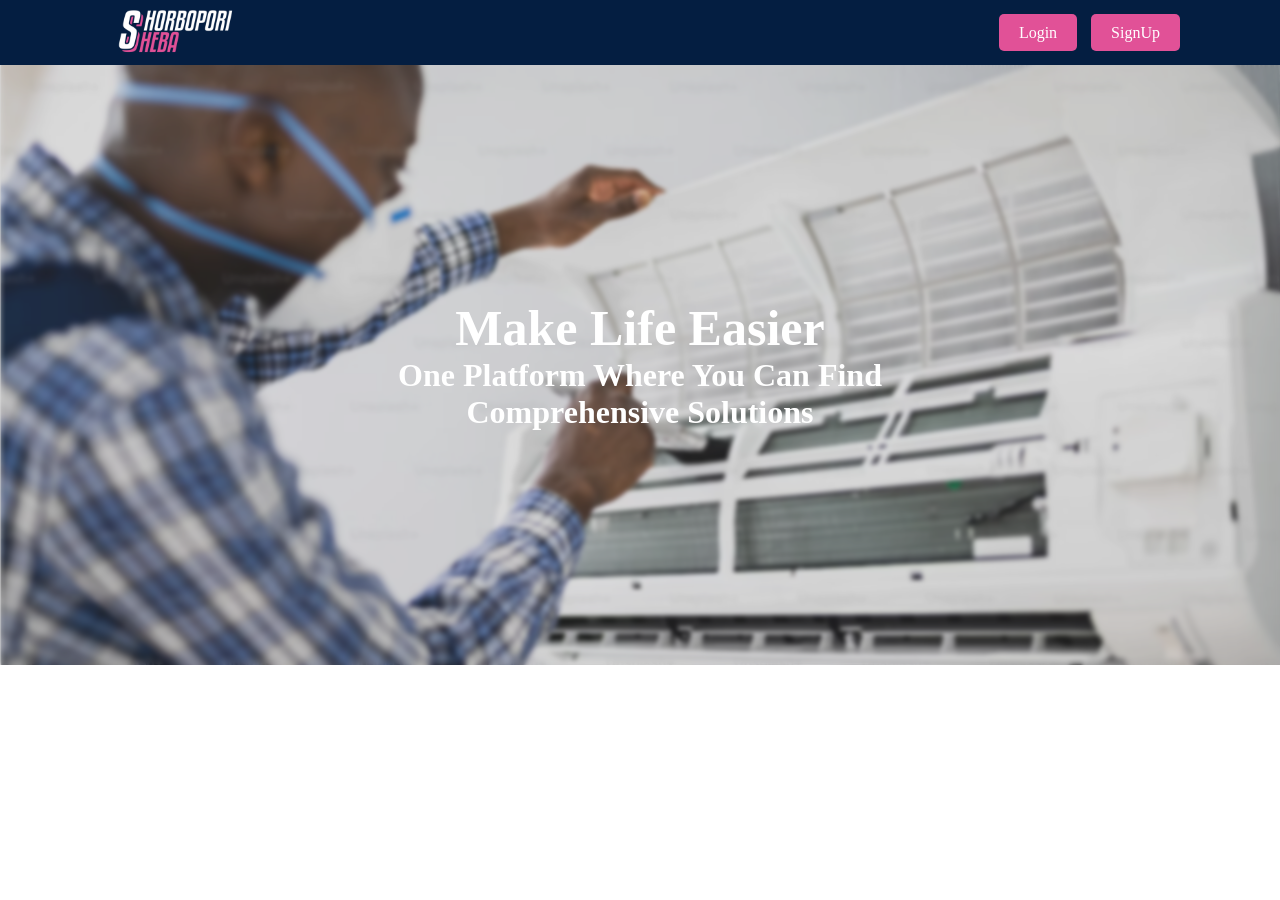
==== index.html @ 1979cc18 "Initial commit - added ShorboporiSheba project" ====
<!DOCTYPE html>
<html lang="en">
  <head>
    <meta charset="UTF-8" />
    <meta name="viewport" content="width=device-width, initial-scale=1.0" />
    <link rel="website icon" type="png" href="Images/color monogram-8.png" />
    <link rel="stylesheet" href="style.css" />
    <title>Get Your Desired Service</title>
  </head>
  <!-- Main index frontend -->
  <body>
    <div class="header_container">
      <div class="left_part">
        <div class="image_container">
          <a href="index.html"
            ><img
              src="Images/lImage.png"
              alt="logo of Shorboporisheba"
              class="logo"
          /></a>
        </div>
      </div>
      <div class="right_part">
        <a href="login.php" class="btn">Login</a>
        <a href="signup.php" class="btn">SignUp</a>
      </div>
    </div>

    <div class="main_body_container">
      <div class="blur_effect"></div>
      <div class="text_overlay">
        <h1 class="title_">
          <span style="font-size: 50px">Make Life Easier</span> <br />
          One Platform Where You Can Find Comprehensive Solutions
        </h1>
      </div>
      <div class="slides">
        <img src="Images/homepageslider/AC.png" alt="Image 1" class="slide" />
        <img
          src="Images/homepageslider/babysitter.png"
          alt="Image 2"
          class="slide"
        />
        <img src="Images/homepageslider/gas.png" alt="Image 3" class="slide" />
        <img
          src="Images/homepageslider/homecleaning.png"
          alt="Image 4"
          class="slide"
        />
        <img
          src="Images/homepageslider/homeshiftng.png"
          alt="Image 5"
          class="slide"
        />
        <img
          src="Images/homepageslider/interior.png"
          alt="Image 6"
          class="slide"
        />
        <img
          src="Images/homepageslider/loundry.png"
          alt="Image 7"
          class="slide"
        />
        <img src="Images/homepageslider/pest.png" alt="Image 8" class="slide" />
        <img
          src="Images/homepageslider/plumbing.png"
          alt="Image 9"
          class="slide"
        />
      </div>
    </div>
  </body>
</html>
---- style.css ----
* {
    margin: 0;
    padding: 0;
    box-sizing: border-box;
}

.header_container {
    width: 100vw;
    height: 65px;
    background-color: #041E41;
    display: flex;
    justify-content: space-between;
    justify-items: center;
    align-items: center;
    padding-left: 100px;
    padding-right: 100px;
}

.image_container img {
    width: 150px;
    height: 50px;
    object-fit: cover;
}

.btn {
    text-decoration: none;
    /* Removes underline from the link */
    background-color: #E15197;
    color: white;
    padding: 10px 20px;
    margin-left: 10px;
    border-radius: 5px;
    font-size: 16px;
    transition: background-color 0.3s;
}

.logo:hover {
    cursor: pointer;
}

.btn:hover {
    background-color: #9e1238;
}
.main_body_container {
    position: relative;
    max-width: 100vw;
    height: 600px;
    overflow: hidden;
   
  }
  
  
  .slides {
    display: flex;
    width: 900%; /* Since there are 9 images */
    animation: slide 18s infinite;
  }
  
  .slide {
    width: 100vw;
    height: 600px;
    object-fit: cover; /* Adjusts the image to fill the container while maintaining aspect ratio */
  }
  
  @keyframes slide {
    0% { transform: translateX(0); }
    11% { transform: translateX(0); }
    22% { transform: translateX(-100vw); }
    33% { transform: translateX(-100vw); }
    44% { transform: translateX(-200vw); }
    55% { transform: translateX(-200vw); }
    66% { transform: translateX(-300vw); }
    77% { transform: translateX(-300vw); }
    88% { transform: translateX(-400vw); }
    100% { transform: translateX(-400vw); }
  }

  .blur_effect {
    position: absolute;
    top: 0;
    left: 0;
    width: 100%;
    height: 600px;
    background: rgba(114, 113, 113, 0.253); /* Semi-transparent white background */
    backdrop-filter: blur(2px); /* Applies blur effect */
    z-index: 1; /* Ensures it's in front of the images */
  }
  
  /* Text overlay */
  .text_overlay {
    position: absolute;
    top: 50%;
    left: 50%;
    transform: translate(-50%, -50%); /* Centers text */
    color: rgb(255, 255, 255);
    
    font-weight: bolder;
    text-align: center;
    z-index: 2; /* Ensures it's above the blur effect */
    padding: 0 20px; /* Adds some padding for better readability */
  }
  /* .title_{
    background-color: rgba(106, 124, 150, 0.7);
    border-radius: 15px;
  } */
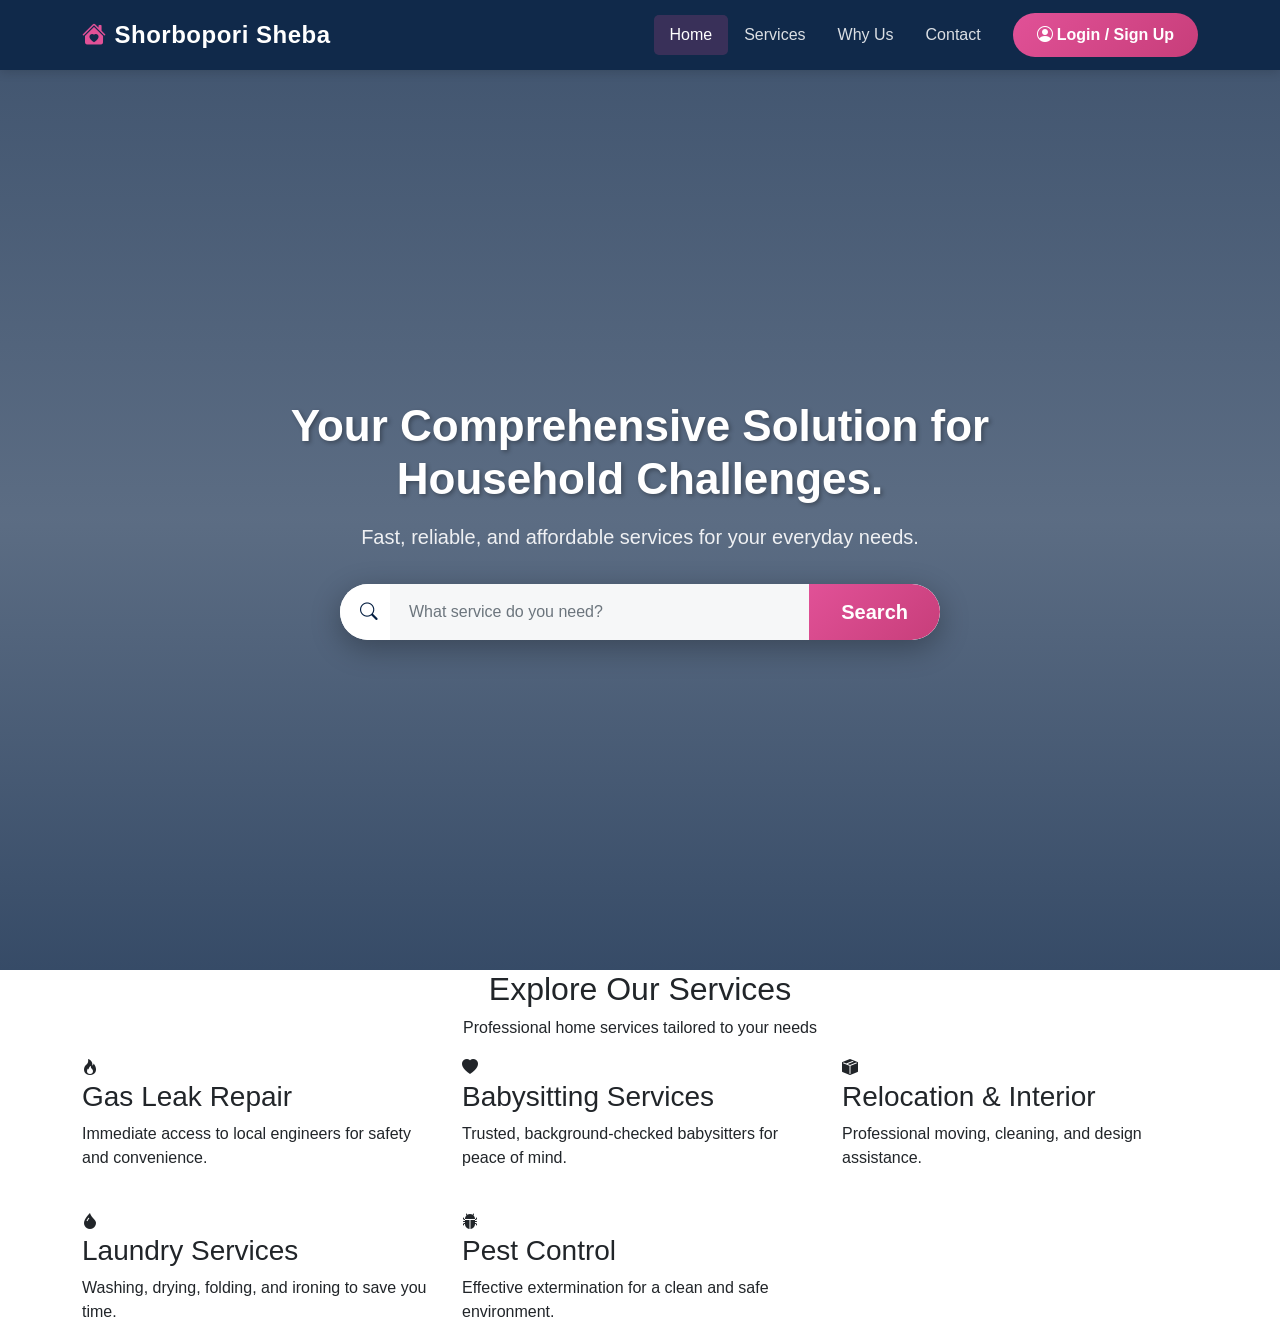
==== commit b2931200: "modifying the index.html integrating the bootstrap here" ====
--- a/index.html
+++ b/index.html
@@ -3,72 +3,193 @@
   <head>
     <meta charset="UTF-8" />
     <meta name="viewport" content="width=device-width, initial-scale=1.0" />
-    <link rel="website icon" type="png" href="Images/color monogram-8.png" />
+    <title>Shorbopori Sheba - Your Home Services Solution</title>
+    
+    <!-- Bootstrap 5 CSS CDN -->
+    <link href="https://cdn.jsdelivr.net/npm/bootstrap@5.3.2/dist/css/bootstrap.min.css" rel="stylesheet" />
+    
+    <!-- Bootstrap Icons CDN -->
+    <link rel="stylesheet" href="https://cdn.jsdelivr.net/npm/bootstrap-icons@1.11.1/font/bootstrap-icons.css" />
+    
+    <!-- Custom CSS -->
     <link rel="stylesheet" href="style.css" />
-    <title>Get Your Desired Service</title>
   </head>
-  <!-- Main index frontend -->
   <body>
-    <div class="header_container">
-      <div class="left_part">
-        <div class="image_container">
-          <a href="index.html"
-            ><img
-              src="Images/lImage.png"
-              alt="logo of Shorboporisheba"
-              class="logo"
-          /></a>
+    <!-- Sticky Top Navbar -->
+    <nav class="navbar navbar-expand-lg navbar-dark bg-dark sticky-top">
+      <div class="container">
+        <!-- Brand Name -->
+        <a class="navbar-brand fw-bold" href="#">
+          <i class="bi bi-house-heart-fill me-2"></i>Shorbopori Sheba
+        </a>
+        
+        <!-- Hamburger Menu Toggle Button -->
+        <button 
+          class="navbar-toggler" 
+          type="button" 
+          data-bs-toggle="collapse" 
+          data-bs-target="#navbarNav" 
+          aria-controls="navbarNav" 
+          aria-expanded="false" 
+          aria-label="Toggle navigation"
+        >
+          <span class="navbar-toggler-icon"></span>
+        </button>
+        
+        <!-- Navbar Links -->
+        <div class="collapse navbar-collapse" id="navbarNav">
+          <ul class="navbar-nav ms-auto mb-2 mb-lg-0">
+            <li class="nav-item">
+              <a class="nav-link active" href="#">Home</a>
+            </li>
+            <li class="nav-item">
+              <a class="nav-link" href="#">Services</a>
+            </li>
+            <li class="nav-item">
+              <a class="nav-link" href="#">Why Us</a>
+            </li>
+            <li class="nav-item">
+              <a class="nav-link" href="#">Contact</a>
+            </li>
+          </ul>
+          
+          <!-- Login / Sign Up Button -->
+          <div class="d-lg ms-lg-3 mt-3 mt-lg-0">
+            <a href="#" class="btn btn-primary btn-login-signup">
+              <i class="bi bi-person-circle me-1"></i>Login / Sign Up
+            </a>
+          </div>
         </div>
       </div>
-      <div class="right_part">
-        <a href="login.php" class="btn">Login</a>
-        <a href="signup.php" class="btn">SignUp</a>
+    </nav>
+
+    <!-- Hero Section -->
+    <section class="hero-section">
+      <!-- Dark Overlay -->
+      <div class="hero-overlay"></div>
+      
+      <!-- Hero Content -->
+      <div class="hero-content">
+        <div class="container">
+          <div class="row justify-content-center">
+            <div class="col-12 col-md-10 col-lg-8 text-center">
+              <!-- Headline -->
+              <h1 class="hero-title">
+                Your Comprehensive Solution for Household Challenges.
+              </h1>
+              
+              <!-- Sub-headline -->
+              <p class="hero-subtitle">
+                Fast, reliable, and affordable services for your everyday needs.
+              </p>
+              
+              <!-- Search Bar -->
+              <div class="search-container">
+                <form class="search-form" role="search">
+                  <div class="input-group">
+                    <span class="input-group-text">
+                      <i class="bi bi-search"></i>
+                    </span>
+                    <input 
+                      type="text" 
+                      class="form-control form-control-lg" 
+                      placeholder="What service do you need?" 
+                      aria-label="Search"
+                    />
+                    <button class="btn btn-search btn-lg" type="submit">
+                      Search
+                    </button>
+                  </div>
+                </form>
+              </div>
+            </div>
+          </div>
+        </div>
       </div>
-    </div>
+    </section>
 
-    <div class="main_body_container">
-      <div class="blur_effect"></div>
-      <div class="text_overlay">
-        <h1 class="title_">
-          <span style="font-size: 50px">Make Life Easier</span> <br />
-          One Platform Where You Can Find Comprehensive Solutions
-        </h1>
+    <!-- Our Services Section -->
+    <section class="services-section">
+      <div class="container">
+        <!-- Section Title -->
+        <div class="row justify-content-center">
+          <div class="col-12 col-lg-8 text-center">
+            <h2 class="services-title">Explore Our Services</h2>
+            <p class="services-subtitle">Professional home services tailored to your needs</p>
+          </div>
+        </div>
+
+        <!-- Services Cards -->
+        <div class="row g-4">
+          <!-- Gas Leak Repair -->
+          <div class="col-12 col-md-6 col-lg-4">
+            <div class="service-card h-100">
+              <div class="service-icon">
+                <i class="bi bi-fire"></i>
+              </div>
+              <div class="service-content">
+                <h3 class="service-title">Gas Leak Repair</h3>
+                <p class="service-description">Immediate access to local engineers for safety and convenience.</p>
+              </div>
+            </div>
+          </div>
+
+          <!-- Babysitting Services -->
+          <div class="col-12 col-md-6 col-lg-4">
+            <div class="service-card h-100">
+              <div class="service-icon">
+                <i class="bi bi-heart-fill"></i>
+              </div>
+              <div class="service-content">
+                <h3 class="service-title">Babysitting Services</h3>
+                <p class="service-description">Trusted, background-checked babysitters for peace of mind.</p>
+              </div>
+            </div>
+          </div>
+
+          <!-- Relocation & Interior -->
+          <div class="col-12 col-md-6 col-lg-4">
+            <div class="service-card h-100">
+              <div class="service-icon">
+                <i class="bi bi-box-seam-fill"></i>
+              </div>
+              <div class="service-content">
+                <h3 class="service-title">Relocation & Interior</h3>
+                <p class="service-description">Professional moving, cleaning, and design assistance.</p>
+              </div>
+            </div>
+          </div>
+
+          <!-- Laundry Services -->
+          <div class="col-12 col-md-6 col-lg-4">
+            <div class="service-card h-100">
+              <div class="service-icon">
+                <i class="bi bi-droplet-fill"></i>
+              </div>
+              <div class="service-content">
+                <h3 class="service-title">Laundry Services</h3>
+                <p class="service-description">Washing, drying, folding, and ironing to save you time.</p>
+              </div>
+            </div>
+          </div>
+
+          <!-- Pest Control -->
+          <div class="col-12 col-md-6 col-lg-4">
+            <div class="service-card h-100">
+              <div class="service-icon">
+                <i class="bi bi-bug-fill"></i>
+              </div>
+              <div class="service-content">
+                <h3 class="service-title">Pest Control</h3>
+                <p class="service-description">Effective extermination for a clean and safe environment.</p>
+              </div>
+            </div>
+          </div>
+        </div>
       </div>
-      <div class="slides">
-        <img src="Images/homepageslider/AC.png" alt="Image 1" class="slide" />
-        <img
-          src="Images/homepageslider/babysitter.png"
-          alt="Image 2"
-          class="slide"
-        />
-        <img src="Images/homepageslider/gas.png" alt="Image 3" class="slide" />
-        <img
-          src="Images/homepageslider/homecleaning.png"
-          alt="Image 4"
-          class="slide"
-        />
-        <img
-          src="Images/homepageslider/homeshiftng.png"
-          alt="Image 5"
-          class="slide"
-        />
-        <img
-          src="Images/homepageslider/interior.png"
-          alt="Image 6"
-          class="slide"
-        />
-        <img
-          src="Images/homepageslider/loundry.png"
-          alt="Image 7"
-          class="slide"
-        />
-        <img src="Images/homepageslider/pest.png" alt="Image 8" class="slide" />
-        <img
-          src="Images/homepageslider/plumbing.png"
-          alt="Image 9"
-          class="slide"
-        />
-      </div>
-    </div>
+    </section>
+
+    <!-- Bootstrap 5 JS Bundle (includes Popper) -->
+    <script src="https://cdn.jsdelivr.net/npm/bootstrap@5.3.2/dist/js/bootstrap.bundle.min.js"></script>
   </body>
 </html>
--- a/style.css
+++ b/style.css
@@ -1,105 +1,338 @@
+/* ========================================
+   Shorbopori Sheba - Custom Styles
+   ======================================== */
+
+/* Reset and Base Styles */
 * {
-    margin: 0;
-    padding: 0;
-    box-sizing: border-box;
-}
-
-.header_container {
-    width: 100vw;
-    height: 65px;
-    background-color: #041E41;
-    display: flex;
-    justify-content: space-between;
-    justify-items: center;
-    align-items: center;
-    padding-left: 100px;
-    padding-right: 100px;
-}
-
-.image_container img {
-    width: 150px;
-    height: 50px;
-    object-fit: cover;
-}
-
-.btn {
-    text-decoration: none;
-    /* Removes underline from the link */
-    background-color: #E15197;
-    color: white;
-    padding: 10px 20px;
-    margin-left: 10px;
-    border-radius: 5px;
-    font-size: 16px;
-    transition: background-color 0.3s;
-}
-
-.logo:hover {
-    cursor: pointer;
-}
-
-.btn:hover {
-    background-color: #9e1238;
-}
-.main_body_container {
-    position: relative;
-    max-width: 100vw;
-    height: 600px;
-    overflow: hidden;
-   
-  }
-  
-  
-  .slides {
-    display: flex;
-    width: 900%; /* Since there are 9 images */
-    animation: slide 18s infinite;
-  }
-  
-  .slide {
-    width: 100vw;
-    height: 600px;
-    object-fit: cover; /* Adjusts the image to fill the container while maintaining aspect ratio */
-  }
-  
-  @keyframes slide {
-    0% { transform: translateX(0); }
-    11% { transform: translateX(0); }
-    22% { transform: translateX(-100vw); }
-    33% { transform: translateX(-100vw); }
-    44% { transform: translateX(-200vw); }
-    55% { transform: translateX(-200vw); }
-    66% { transform: translateX(-300vw); }
-    77% { transform: translateX(-300vw); }
-    88% { transform: translateX(-400vw); }
-    100% { transform: translateX(-400vw); }
-  }
-
-  .blur_effect {
-    position: absolute;
-    top: 0;
-    left: 0;
+  margin: 0;
+  padding: 0;
+  box-sizing: border-box;
+}
+
+body {
+  font-family: 'Segoe UI', Tahoma, Geneva, Verdana, sans-serif;
+  overflow-x: hidden;
+}
+
+/* ========================================
+   Navbar Styles
+   ======================================== */
+
+.navbar {
+  padding: 0.75rem 0;
+  background-color: rgba(4, 30, 65, 0.95) !important;
+  backdrop-filter: blur(10px);
+  box-shadow: 0 2px 10px rgba(0, 0, 0, 0.15);
+}
+
+.navbar-brand {
+  font-size: 1.5rem;
+  color: #fff !important;
+  letter-spacing: 0.5px;
+}
+
+.navbar-brand i {
+  color: #E15197;
+}
+
+.navbar-nav .nav-link {
+  color: rgba(255, 255, 255, 0.85) !important;
+  font-weight: 500;
+  padding: 0.5rem 1rem !important;
+  transition: color 0.3s ease, background-color 0.3s ease;
+  border-radius: 5px;
+}
+
+.navbar-nav .nav-link:hover,
+.navbar-nav .nav-link.active {
+  color: #fff !important;
+  background-color: rgba(225, 81, 151, 0.2);
+}
+
+/* Login / Sign Up Button */
+.btn-login-signup {
+  background: linear-gradient(135deg, #E15197 0%, #c73e7a 100%);
+  border: none;
+  padding: 0.6rem 1.5rem;
+  font-weight: 600;
+  border-radius: 25px;
+  transition: all 0.3s ease;
+  white-space: nowrap;
+}
+
+.btn-login-signup:hover {
+  background: linear-gradient(135deg, #c73e7a 0%, #a83266 100%);
+  transform: translateY(-2px);
+  box-shadow: 0 4px 15px rgba(225, 81, 151, 0.4);
+  color: #fff;
+}
+
+/* Navbar Toggler */
+.navbar-toggler {
+  border: none;
+  padding: 0.5rem;
+}
+
+.navbar-toggler:focus {
+  box-shadow: none;
+}
+
+.navbar-toggler-icon {
+  background-image: url("data:image/svg+xml,%3csvg xmlns='http://www.w3.org/2000/svg' viewBox='0 0 30 30'%3e%3cpath stroke='rgba%28255, 255, 255, 0.85%29' stroke-linecap='round' stroke-miterlimit='10' stroke-width='2' d='M4 7h22M4 15h22M4 23h22'/%3e%3c/svg%3e");
+}
+
+/* ========================================
+   Hero Section Styles
+   ======================================== */
+
+.hero-section {
+  position: relative;
+  min-height: 100vh;
+  display: flex;
+  align-items: center;
+  justify-content: center;
+  background-image: url('https://images.unsplash.com/photo-1581578731548-c64695cc6952?ixlib=rb-4.0.3&auto=format&fit=crop&w=1920&q=80');
+  background-size: cover;
+  background-position: center;
+  background-repeat: no-repeat;
+  background-attachment: fixed;
+}
+
+/* Dark Overlay */
+.hero-overlay {
+  position: absolute;
+  top: 0;
+  left: 0;
+  width: 100%;
+  height: 100%;
+  background: linear-gradient(
+    to bottom,
+    rgba(4, 30, 65, 0.75) 0%,
+    rgba(4, 30, 65, 0.65) 50%,
+    rgba(4, 30, 65, 0.8) 100%
+  );
+  z-index: 1;
+}
+
+/* Hero Content */
+.hero-content {
+  position: relative;
+  z-index: 2;
+  padding: 2rem;
+}
+
+/* Headline */
+.hero-title {
+  font-size: 2.5rem;
+  font-weight: 700;
+  color: #fff;
+  margin-bottom: 1rem;
+  line-height: 1.2;
+  text-shadow: 2px 2px 4px rgba(0, 0, 0, 0.3);
+}
+
+/* Sub-headline */
+.hero-subtitle {
+  font-size: 1.25rem;
+  color: rgba(255, 255, 255, 0.9);
+  margin-bottom: 2rem;
+  font-weight: 400;
+}
+
+/* Search Container */
+.search-container {
+  max-width: 600px;
+  margin: 0 auto;
+}
+
+.search-form .input-group {
+  background-color: rgba(255, 255, 255, 0.95);
+  border-radius: 50px;
+  overflow: hidden;
+  box-shadow: 0 8px 30px rgba(0, 0, 0, 0.3);
+  transition: box-shadow 0.3s ease;
+}
+
+.search-form .input-group:focus-within {
+  box-shadow: 0 10px 40px rgba(0, 0, 0, 0.4);
+}
+
+/* Search Icon */
+.input-group-text {
+  background-color: #fff;
+  border: none;
+  padding-left: 1.25rem;
+}
+
+.input-group-text i {
+  color: #041E41;
+  font-size: 1.1rem;
+}
+
+/* Search Input */
+.search-form .form-control {
+  border: none;
+  padding: 1rem 1.25rem;
+  font-size: 1rem;
+  background-color: transparent;
+}
+
+.search-form .form-control:focus {
+  box-shadow: none;
+  border: none;
+}
+
+.search-form .form-control::placeholder {
+  color: #6c757d;
+}
+
+/* Search Button */
+.btn-search {
+  background: linear-gradient(135deg, #E15197 0%, #c73e7a 100%);
+  border: none;
+  padding: 0.75rem 2rem;
+  font-weight: 600;
+  color: #fff;
+  border-radius: 0 50px 50px 0;
+  transition: all 0.3s ease;
+}
+
+.btn-search:hover {
+  background: linear-gradient(135deg, #c73e7a 0%, #a83266 100%);
+  color: #fff;
+}
+
+/* ========================================
+   Responsive Styles
+   ======================================== */
+
+/* Large Desktop */
+@media (min-width: 1400px) {
+  .hero-title {
+    font-size: 3.5rem;
+  }
+  
+  .hero-subtitle {
+    font-size: 1.4rem;
+  }
+}
+
+/* Desktop */
+@media (min-width: 992px) and (max-width: 1399px) {
+  .hero-title {
+    font-size: 2.75rem;
+  }
+}
+
+/* Tablet */
+@media (min-width: 768px) and (max-width: 991px) {
+  .navbar-brand {
+    font-size: 1.3rem;
+  }
+  
+  .hero-title {
+    font-size: 2rem;
+  }
+  
+  .hero-subtitle {
+    font-size: 1.1rem;
+  }
+  
+  .search-form .input-group {
+    border-radius: 15px;
+  }
+  
+  .btn-search {
+    border-radius: 15px;
+    margin: 0.5rem;
+    width: calc(100% - 1rem);
+  }
+}
+
+/* Mobile */
+@media (max-width: 767px) {
+  .navbar {
+    padding: 0.5rem 0;
+  }
+  
+  .navbar-brand {
+    font-size: 1.2rem;
+  }
+  
+  .navbar-collapse {
+    background-color: rgba(4, 30, 65, 0.98);
+    padding: 1rem;
+    border-radius: 10px;
+    margin-top: 0.5rem;
+  }
+  
+  .navbar-nav .nav-link {
+    padding: 0.75rem 1rem !important;
+  }
+  
+  .btn-login-signup {
     width: 100%;
-    height: 600px;
-    background: rgba(114, 113, 113, 0.253); /* Semi-transparent white background */
-    backdrop-filter: blur(2px); /* Applies blur effect */
-    z-index: 1; /* Ensures it's in front of the images */
-  }
-  
-  /* Text overlay */
-  .text_overlay {
-    position: absolute;
-    top: 50%;
-    left: 50%;
-    transform: translate(-50%, -50%); /* Centers text */
-    color: rgb(255, 255, 255);
-    
-    font-weight: bolder;
     text-align: center;
-    z-index: 2; /* Ensures it's above the blur effect */
-    padding: 0 20px; /* Adds some padding for better readability */
-  }
-  /* .title_{
-    background-color: rgba(106, 124, 150, 0.7);
+    margin-top: 0.5rem;
+  }
+  
+  .hero-section {
+    background-attachment: scroll;
+    min-height: 80vh;
+  }
+  
+  .hero-content {
+    padding: 1.5rem;
+  }
+  
+  .hero-title {
+    font-size: 1.75rem;
+    margin-bottom: 0.75rem;
+  }
+  
+  .hero-subtitle {
+    font-size: 1rem;
+    margin-bottom: 1.5rem;
+  }
+  
+  .search-container {
+    width: 100%;
+  }
+  
+  .search-form .input-group {
+    flex-direction: column;
     border-radius: 15px;
-  } */
+    background-color: rgba(255, 255, 255, 0.98);
+  }
+  
+  .input-group-text {
+    display: none;
+  }
+  
+  .search-form .form-control {
+    text-align: center;
+    border-radius: 15px 15px 0 0;
+    padding: 1rem;
+  }
+  
+  .btn-search {
+    border-radius: 0 0 15px 15px;
+    width: 100%;
+    padding: 1rem;
+  }
+}
+
+/* Small Mobile */
+@media (max-width: 480px) {
+  .hero-title {
+    font-size: 1.5rem;
+  }
+  
+  .hero-subtitle {
+    font-size: 0.9rem;
+  }
+  
+  .search-form .form-control {
+    font-size: 0.95rem;
+  }
+}
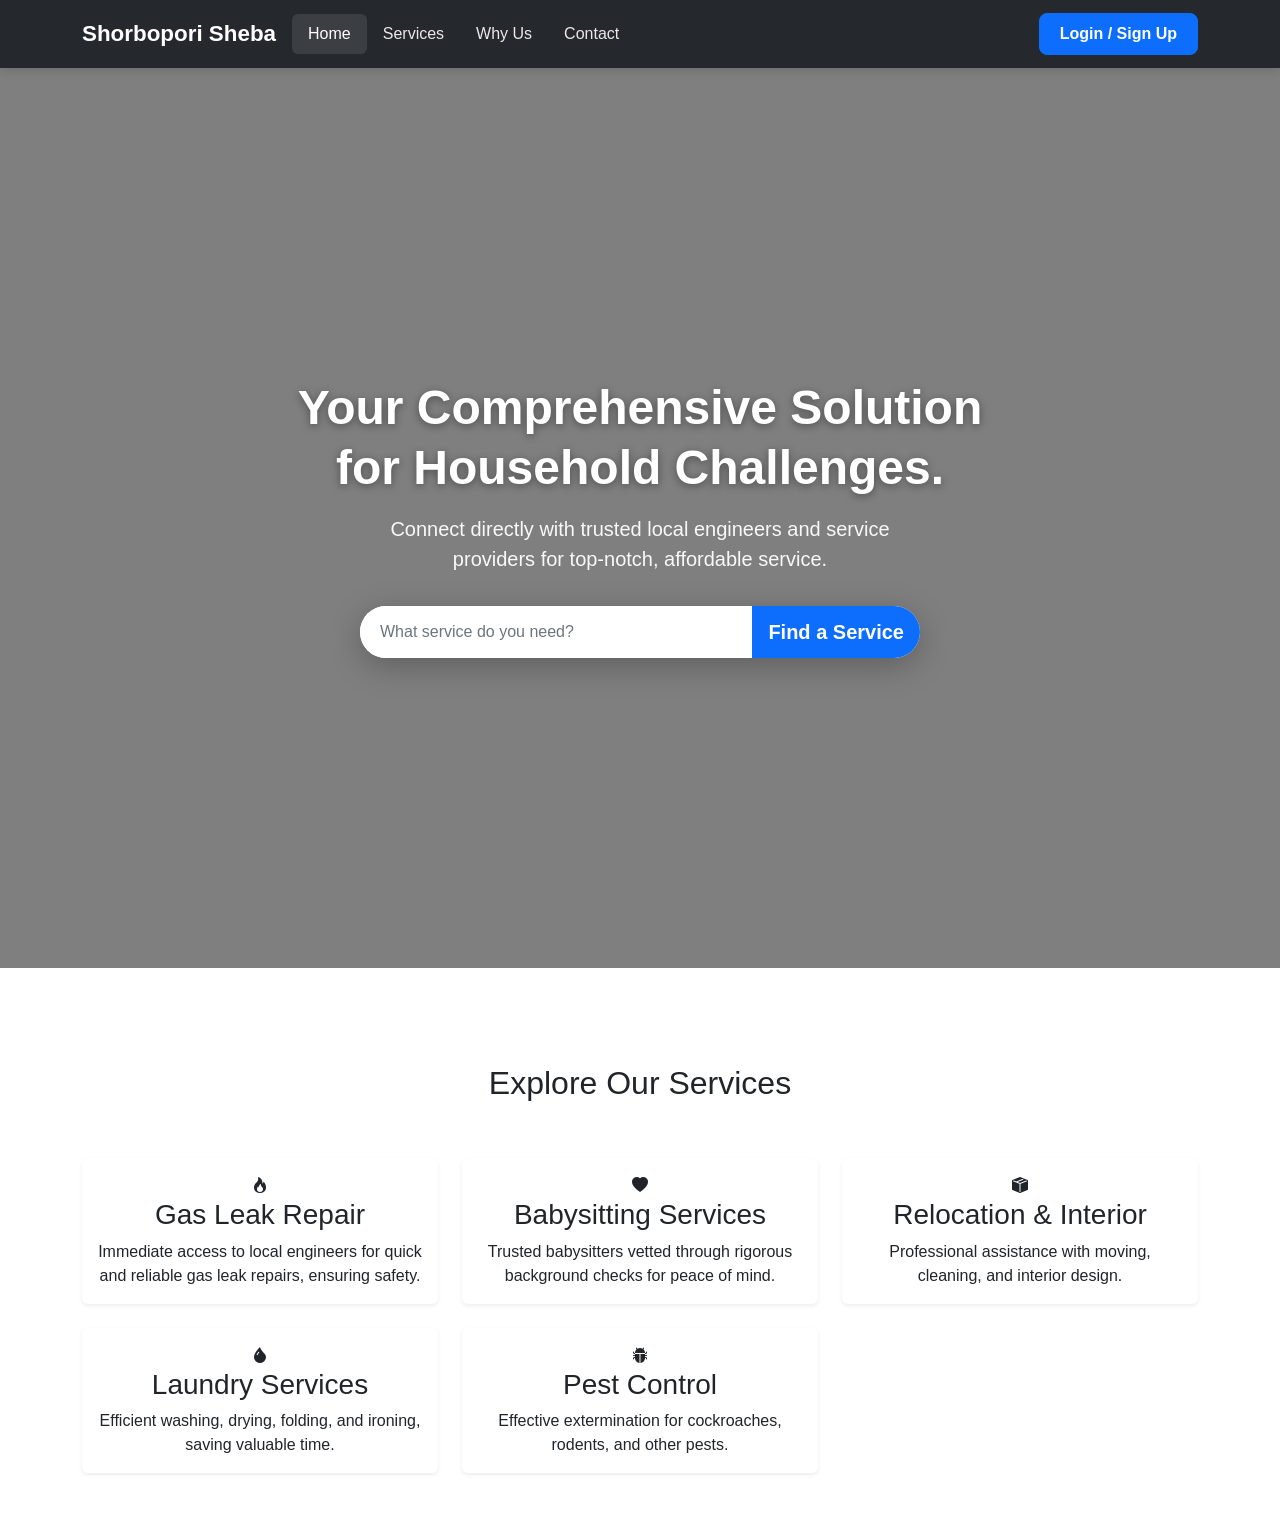
==== commit 30056dd0: "Project Setup, Navbar, and Hero Section" ====
--- a/index.html
+++ b/index.html
@@ -4,41 +4,42 @@
     <meta charset="UTF-8" />
     <meta name="viewport" content="width=device-width, initial-scale=1.0" />
     <title>Shorbopori Sheba - Your Home Services Solution</title>
-    
+
     <!-- Bootstrap 5 CSS CDN -->
-    <link href="https://cdn.jsdelivr.net/npm/bootstrap@5.3.2/dist/css/bootstrap.min.css" rel="stylesheet" />
-    
+    <link
+      href="https://cdn.jsdelivr.net/npm/bootstrap@5.3.2/dist/css/bootstrap.min.css"
+      rel="stylesheet"
+    />
+
     <!-- Bootstrap Icons CDN -->
-    <link rel="stylesheet" href="https://cdn.jsdelivr.net/npm/bootstrap-icons@1.11.1/font/bootstrap-icons.css" />
-    
+    <link
+      rel="stylesheet"
+      href="https://cdn.jsdelivr.net/npm/bootstrap-icons@1.11.1/font/bootstrap-icons.css"
+    />
+
     <!-- Custom CSS -->
     <link rel="stylesheet" href="style.css" />
   </head>
   <body>
-    <!-- Sticky Top Navbar -->
+    <!-- 1. Navigation Bar (Sticky Top) -->
     <nav class="navbar navbar-expand-lg navbar-dark bg-dark sticky-top">
       <div class="container">
-        <!-- Brand Name -->
-        <a class="navbar-brand fw-bold" href="#">
-          <i class="bi bi-house-heart-fill me-2"></i>Shorbopori Sheba
-        </a>
-        
-        <!-- Hamburger Menu Toggle Button -->
-        <button 
-          class="navbar-toggler" 
-          type="button" 
-          data-bs-toggle="collapse" 
-          data-bs-target="#navbarNav" 
-          aria-controls="navbarNav" 
-          aria-expanded="false" 
+        <a class="navbar-brand fw-bold" href="#">Shorbopori Sheba</a>
+
+        <button
+          class="navbar-toggler"
+          type="button"
+          data-bs-toggle="collapse"
+          data-bs-target="#navbarNav"
+          aria-controls="navbarNav"
+          aria-expanded="false"
           aria-label="Toggle navigation"
         >
           <span class="navbar-toggler-icon"></span>
         </button>
-        
-        <!-- Navbar Links -->
+
         <div class="collapse navbar-collapse" id="navbarNav">
-          <ul class="navbar-nav ms-auto mb-2 mb-lg-0">
+          <ul class="navbar-nav me-auto mb-2 mb-lg-0">
             <li class="nav-item">
               <a class="nav-link active" href="#">Home</a>
             </li>
@@ -52,52 +53,40 @@
               <a class="nav-link" href="#">Contact</a>
             </li>
           </ul>
-          
-          <!-- Login / Sign Up Button -->
-          <div class="d-lg ms-lg-3 mt-3 mt-lg-0">
+          <div class="d-flex mt-3 mt-lg-0">
             <a href="#" class="btn btn-primary btn-login-signup">
-              <i class="bi bi-person-circle me-1"></i>Login / Sign Up
+              Login / Sign Up
             </a>
           </div>
         </div>
       </div>
     </nav>
 
-    <!-- Hero Section -->
+    <!-- 2. Hero Section -->
     <section class="hero-section">
-      <!-- Dark Overlay -->
       <div class="hero-overlay"></div>
-      
-      <!-- Hero Content -->
       <div class="hero-content">
         <div class="container">
           <div class="row justify-content-center">
             <div class="col-12 col-md-10 col-lg-8 text-center">
-              <!-- Headline -->
               <h1 class="hero-title">
                 Your Comprehensive Solution for Household Challenges.
               </h1>
-              
-              <!-- Sub-headline -->
               <p class="hero-subtitle">
-                Fast, reliable, and affordable services for your everyday needs.
+                Connect directly with trusted local engineers and service
+                providers for top-notch, affordable service.
               </p>
-              
-              <!-- Search Bar -->
               <div class="search-container">
                 <form class="search-form" role="search">
-                  <div class="input-group">
-                    <span class="input-group-text">
-                      <i class="bi bi-search"></i>
-                    </span>
-                    <input 
-                      type="text" 
-                      class="form-control form-control-lg" 
-                      placeholder="What service do you need?" 
-                      aria-label="Search"
+                  <div class="input-group input-group-lg flex-nowrap">
+                    <input
+                      type="text"
+                      class="form-control"
+                      placeholder="What service do you need?"
+                      aria-label="What service do you need?"
                     />
-                    <button class="btn btn-search btn-lg" type="submit">
-                      Search
+                    <button class="btn btn-search" type="submit">
+                      Find a Service
                     </button>
                   </div>
                 </form>
@@ -108,80 +97,77 @@
       </div>
     </section>
 
-    <!-- Our Services Section -->
+    <!-- 3. Our Services Section -->
     <section class="services-section">
-      <div class="container">
-        <!-- Section Title -->
-        <div class="row justify-content-center">
-          <div class="col-12 col-lg-8 text-center">
+      <div class="container py-5">
+        <div class="row">
+          <div class="col-12 text-center py-5">
             <h2 class="services-title">Explore Our Services</h2>
-            <p class="services-subtitle">Professional home services tailored to your needs</p>
           </div>
         </div>
-
-        <!-- Services Cards -->
         <div class="row g-4">
-          <!-- Gas Leak Repair -->
           <div class="col-12 col-md-6 col-lg-4">
-            <div class="service-card h-100">
-              <div class="service-icon">
-                <i class="bi bi-fire"></i>
-              </div>
-              <div class="service-content">
-                <h3 class="service-title">Gas Leak Repair</h3>
-                <p class="service-description">Immediate access to local engineers for safety and convenience.</p>
+            <div class="card service-card h-100 border-0 shadow-sm">
+              <div class="card-body text-center">
+                <div class="service-icon-wrapper">
+                  <i class="bi bi-fire service-icon"></i>
+                </div>
+                <h3 class="card-title service-card-title">Gas Leak Repair</h3>
+                <p class="card-text service-card-description">
+                  Immediate access to local engineers for quick and reliable gas leak repairs, ensuring safety.
+                </p>
               </div>
             </div>
           </div>
-
-          <!-- Babysitting Services -->
           <div class="col-12 col-md-6 col-lg-4">
-            <div class="service-card h-100">
-              <div class="service-icon">
-                <i class="bi bi-heart-fill"></i>
-              </div>
-              <div class="service-content">
-                <h3 class="service-title">Babysitting Services</h3>
-                <p class="service-description">Trusted, background-checked babysitters for peace of mind.</p>
+            <div class="card service-card h-100 border-0 shadow-sm">
+              <div class="card-body text-center">
+                <div class="service-icon-wrapper">
+                  <i class="bi bi-heart-fill service-icon"></i>
+                </div>
+                <h3 class="card-title service-card-title">Babysitting Services</h3>
+                <p class="card-text service-card-description">
+                  Trusted babysitters vetted through rigorous background checks for peace of mind.
+                </p>
               </div>
             </div>
           </div>
-
-          <!-- Relocation & Interior -->
           <div class="col-12 col-md-6 col-lg-4">
-            <div class="service-card h-100">
-              <div class="service-icon">
-                <i class="bi bi-box-seam-fill"></i>
-              </div>
-              <div class="service-content">
-                <h3 class="service-title">Relocation & Interior</h3>
-                <p class="service-description">Professional moving, cleaning, and design assistance.</p>
+            <div class="card service-card h-100 border-0 shadow-sm">
+              <div class="card-body text-center">
+                <div class="service-icon-wrapper">
+                  <i class="bi bi-box-seam-fill service-icon"></i>
+                </div>
+                <h3 class="card-title service-card-title">Relocation & Interior</h3>
+                <p class="card-text service-card-description">
+                  Professional assistance with moving, cleaning, and interior design.
+                </p>
               </div>
             </div>
           </div>
-
-          <!-- Laundry Services -->
           <div class="col-12 col-md-6 col-lg-4">
-            <div class="service-card h-100">
-              <div class="service-icon">
-                <i class="bi bi-droplet-fill"></i>
-              </div>
-              <div class="service-content">
-                <h3 class="service-title">Laundry Services</h3>
-                <p class="service-description">Washing, drying, folding, and ironing to save you time.</p>
+            <div class="card service-card h-100 border-0 shadow-sm">
+              <div class="card-body text-center">
+                <div class="service-icon-wrapper">
+                  <i class="bi bi-droplet-fill service-icon"></i>
+                </div>
+                <h3 class="card-title service-card-title">Laundry Services</h3>
+                <p class="card-text service-card-description">
+                  Efficient washing, drying, folding, and ironing, saving valuable time.
+                </p>
               </div>
             </div>
           </div>
-
-          <!-- Pest Control -->
           <div class="col-12 col-md-6 col-lg-4">
-            <div class="service-card h-100">
-              <div class="service-icon">
-                <i class="bi bi-bug-fill"></i>
-              </div>
-              <div class="service-content">
-                <h3 class="service-title">Pest Control</h3>
-                <p class="service-description">Effective extermination for a clean and safe environment.</p>
+            <div class="card service-card h-100 border-0 shadow-sm">
+              <div class="card-body text-center">
+                <div class="service-icon-wrapper">
+                  <i class="bi bi-bug-fill service-icon"></i>
+                </div>
+                <h3 class="card-title service-card-title">Pest Control</h3>
+                <p class="card-text service-card-description">
+                  Effective extermination for cockroaches, rodents, and other pests.
+                </p>
               </div>
             </div>
           </div>
@@ -189,7 +175,7 @@
       </div>
     </section>
 
-    <!-- Bootstrap 5 JS Bundle (includes Popper) -->
+    <!-- Bootstrap 5 JS Bundle (required for navbar collapse) -->
     <script src="https://cdn.jsdelivr.net/npm/bootstrap@5.3.2/dist/js/bootstrap.bundle.min.js"></script>
   </body>
 </html>
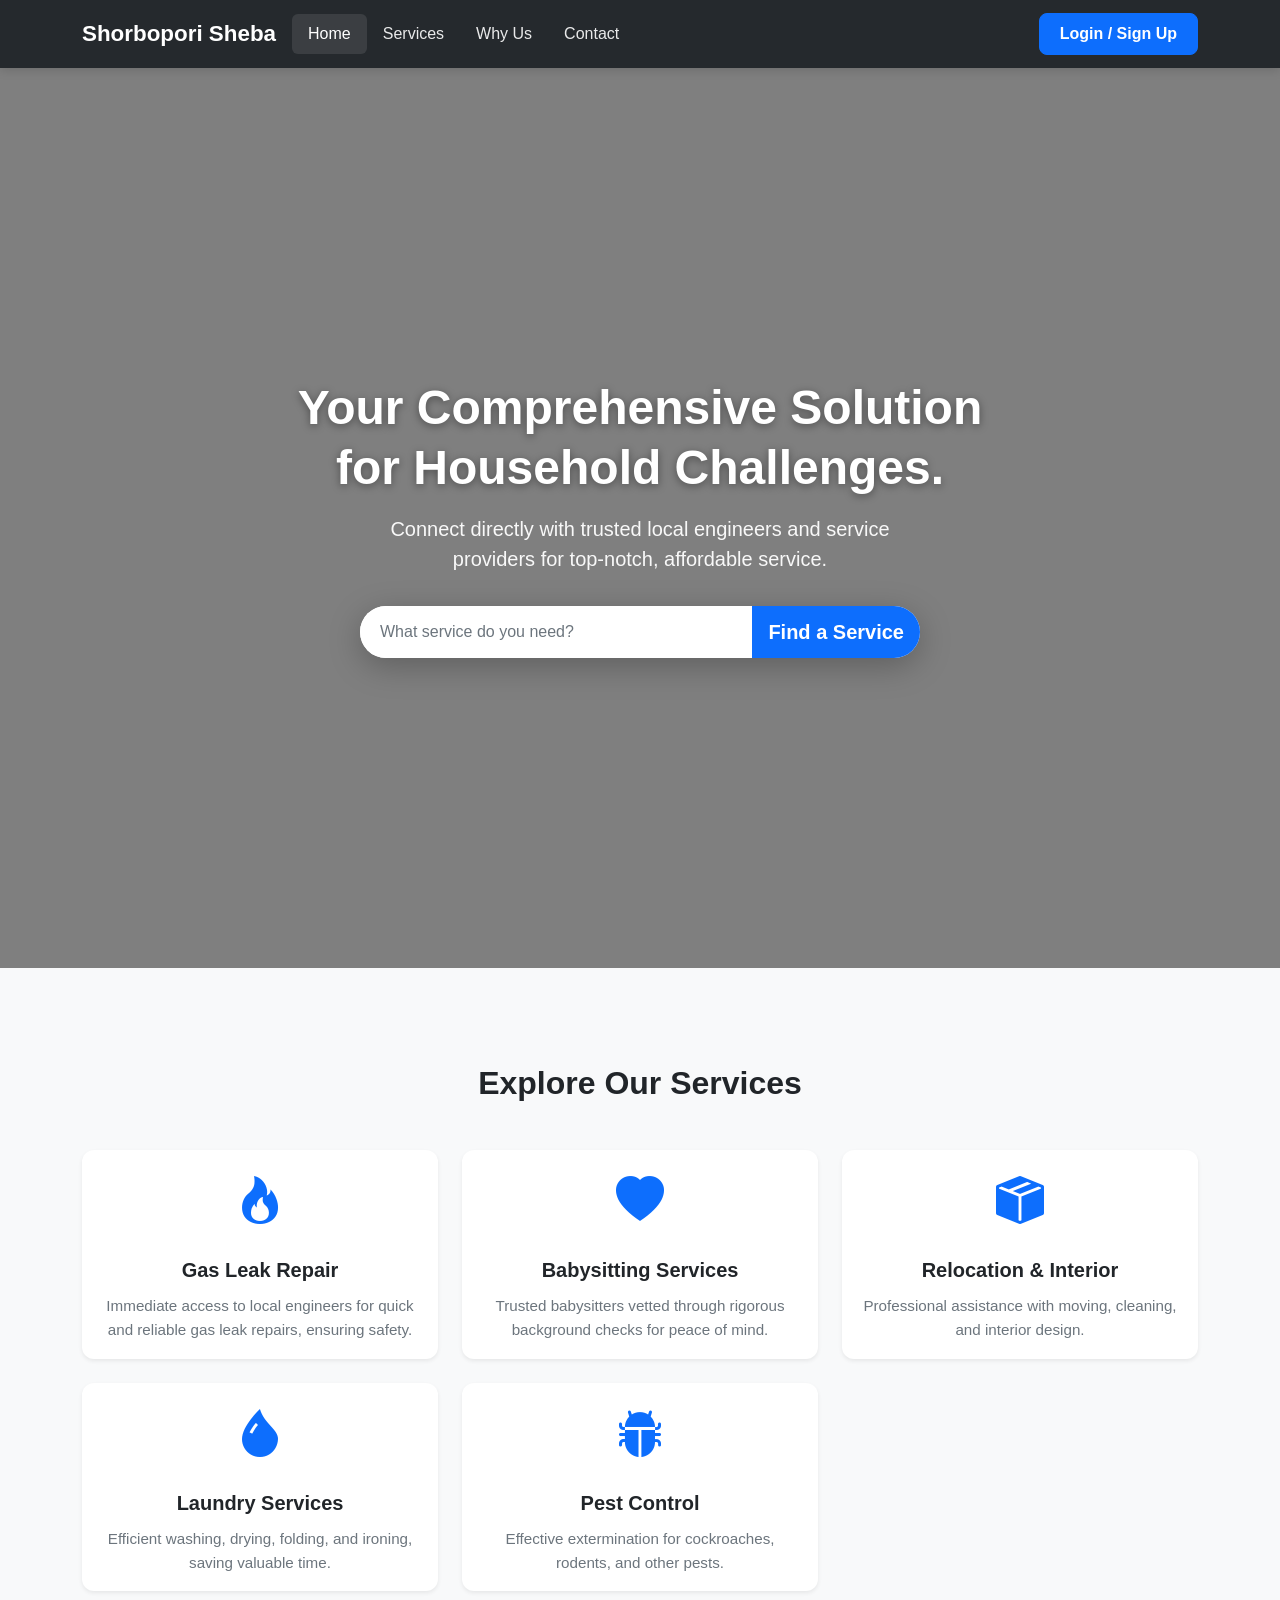
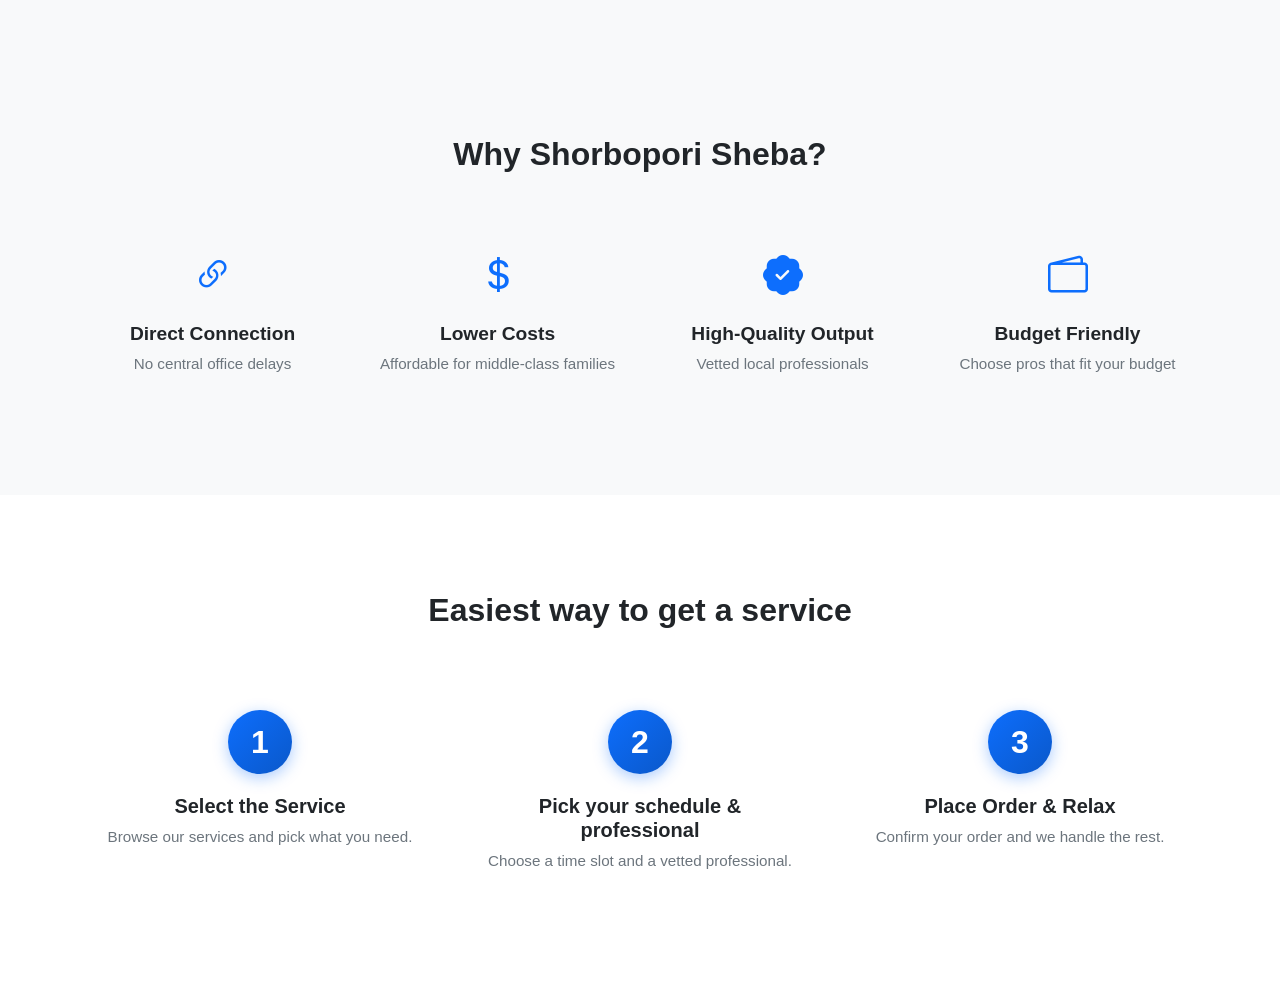
==== commit e1ae4c5f: "Value Proposition & How It Works" ====
--- a/index.html
+++ b/index.html
@@ -175,6 +175,89 @@
       </div>
     </section>
 
+    <!-- 4. Why Choose Us Section -->
+    <section class="why-us-section bg-light py-5">
+      <div class="container py-5">
+        <div class="row">
+          <div class="col-12 text-center mb-5">
+            <h2 class="section-title">Why Shorbopori Sheba?</h2>
+          </div>
+        </div>
+        <div class="row g-4">
+          <div class="col-12 col-md-6 col-lg-3">
+            <div class="why-us-item text-center">
+              <div class="why-us-icon-wrapper">
+                <i class="bi bi-link-45deg why-us-icon"></i>
+              </div>
+              <h3 class="why-us-title">Direct Connection</h3>
+              <p class="why-us-desc">No central office delays</p>
+            </div>
+          </div>
+          <div class="col-12 col-md-6 col-lg-3">
+            <div class="why-us-item text-center">
+              <div class="why-us-icon-wrapper">
+                <i class="bi bi-currency-dollar why-us-icon"></i>
+              </div>
+              <h3 class="why-us-title">Lower Costs</h3>
+              <p class="why-us-desc">Affordable for middle-class families</p>
+            </div>
+          </div>
+          <div class="col-12 col-md-6 col-lg-3">
+            <div class="why-us-item text-center">
+              <div class="why-us-icon-wrapper">
+                <i class="bi bi-patch-check-fill why-us-icon"></i>
+              </div>
+              <h3 class="why-us-title">High-Quality Output</h3>
+              <p class="why-us-desc">Vetted local professionals</p>
+            </div>
+          </div>
+          <div class="col-12 col-md-6 col-lg-3">
+            <div class="why-us-item text-center">
+              <div class="why-us-icon-wrapper">
+                <i class="bi bi-wallet2 why-us-icon"></i>
+              </div>
+              <h3 class="why-us-title">Budget Friendly</h3>
+              <p class="why-us-desc">Choose pros that fit your budget</p>
+            </div>
+          </div>
+        </div>
+      </div>
+    </section>
+
+    <!-- 5. How It Works Section -->
+    <section class="how-it-works-section py-5 bg-white">
+      <div class="container py-5">
+        <div class="row">
+          <div class="col-12 text-center mb-5">
+            <h2 class="section-title">Easiest way to get a service</h2>
+          </div>
+        </div>
+        <div class="row g-4 justify-content-center">
+          <div class="col-12 col-lg-4">
+            <div class="how-step text-center">
+              <div class="how-step-number">1</div>
+              <h3 class="how-step-title">Select the Service</h3>
+              <p class="how-step-desc">Browse our services and pick what you need.</p>
+            </div>
+          </div>
+          <div class="col-12 col-lg-4">
+            <div class="how-step text-center">
+              <div class="how-step-number">2</div>
+              <h3 class="how-step-title">Pick your schedule & professional</h3>
+              <p class="how-step-desc">Choose a time slot and a vetted professional.</p>
+            </div>
+          </div>
+          <div class="col-12 col-lg-4">
+            <div class="how-step text-center">
+              <div class="how-step-number">3</div>
+              <h3 class="how-step-title">Place Order & Relax</h3>
+              <p class="how-step-desc">Confirm your order and we handle the rest.</p>
+            </div>
+          </div>
+        </div>
+      </div>
+    </section>
+
     <!-- Bootstrap 5 JS Bundle (required for navbar collapse) -->
     <script src="https://cdn.jsdelivr.net/npm/bootstrap@5.3.2/dist/js/bootstrap.bundle.min.js"></script>
   </body>
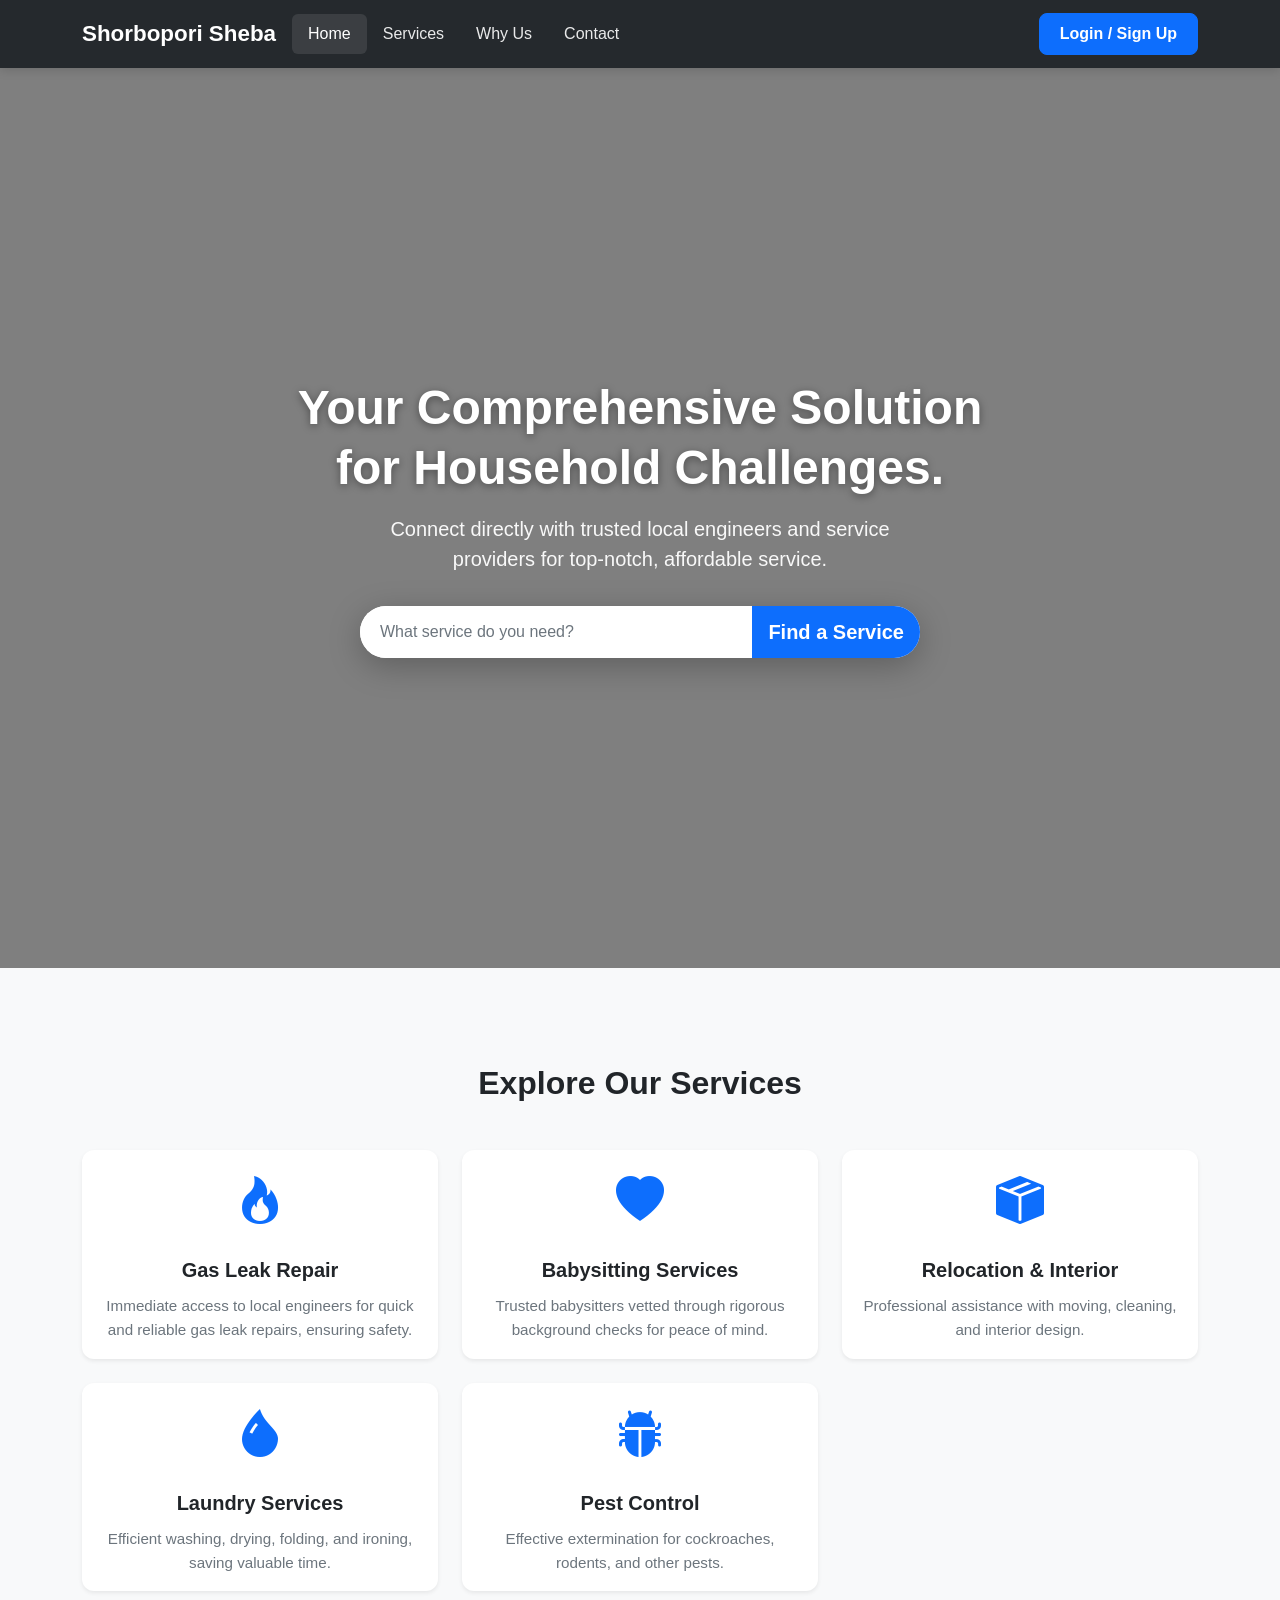
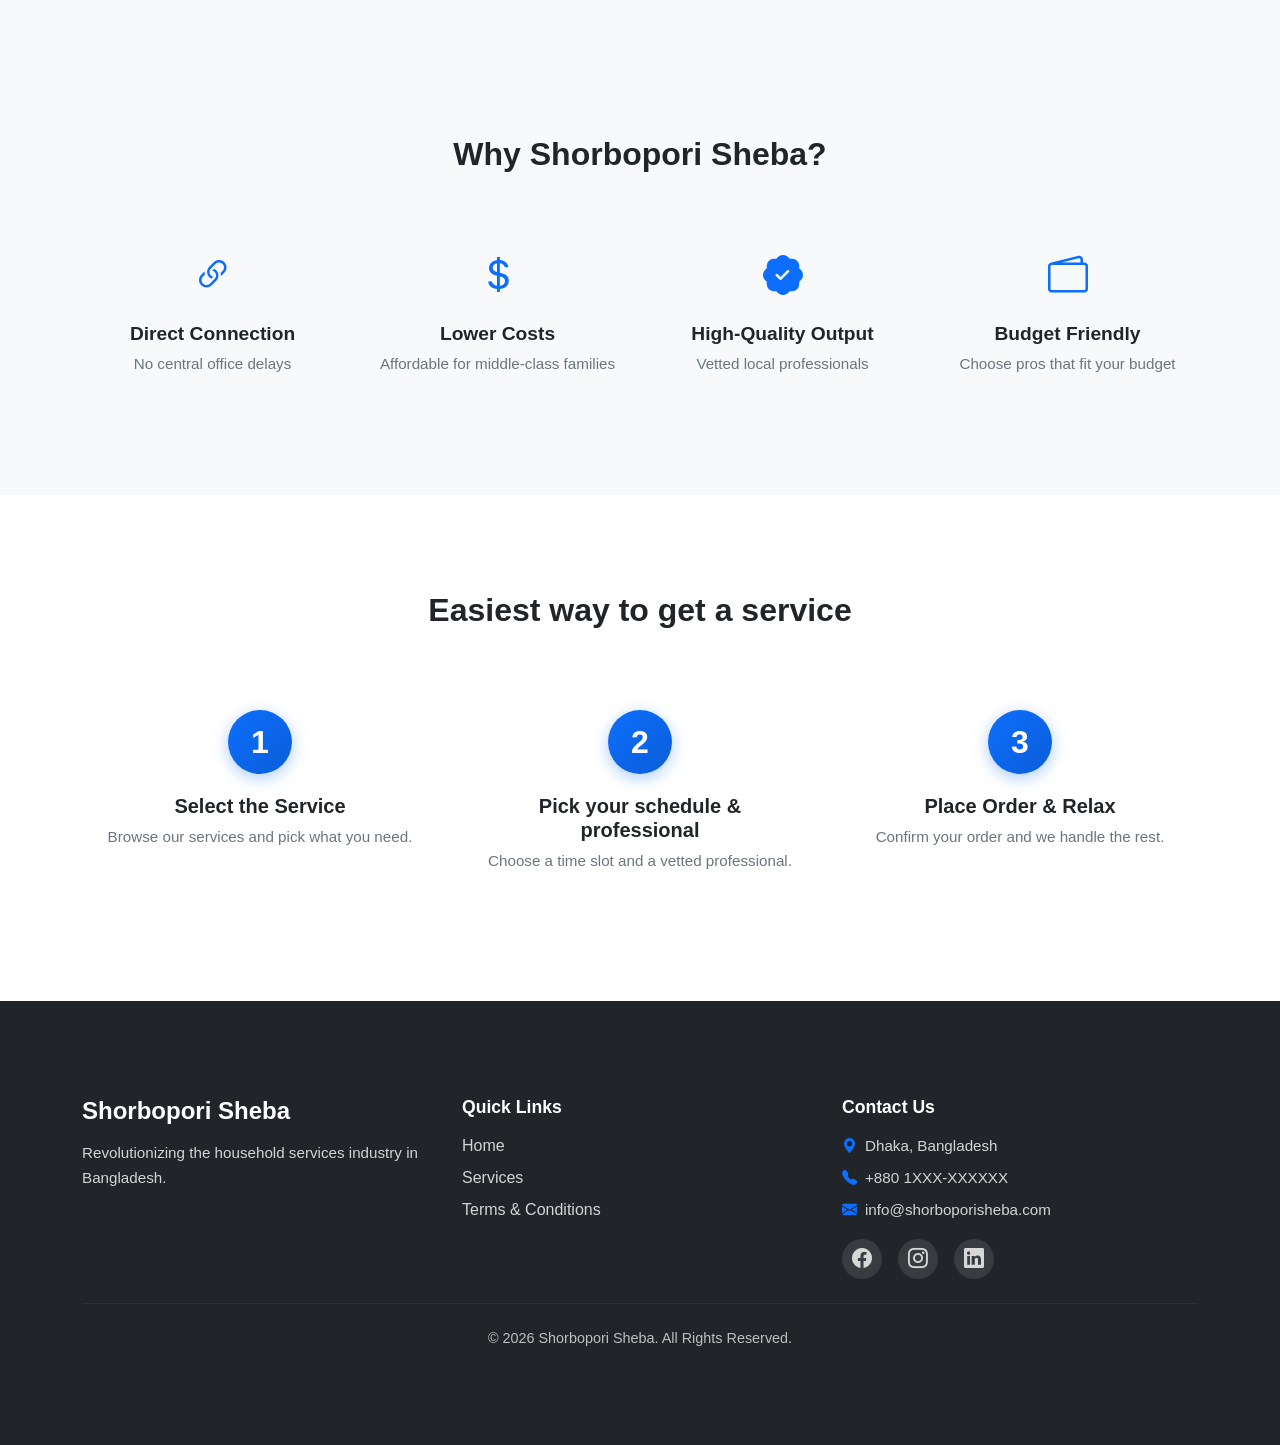
==== commit 93d12cab: "index page modified" ====
--- a/index.html
+++ b/index.html
@@ -24,7 +24,7 @@
     <!-- 1. Navigation Bar (Sticky Top) -->
     <nav class="navbar navbar-expand-lg navbar-dark bg-dark sticky-top">
       <div class="container">
-        <a class="navbar-brand fw-bold" href="#">Shorbopori Sheba</a>
+        <a class="navbar-brand fw-bold" href="#home">Shorbopori Sheba</a>
 
         <button
           class="navbar-toggler"
@@ -41,20 +41,20 @@
         <div class="collapse navbar-collapse" id="navbarNav">
           <ul class="navbar-nav me-auto mb-2 mb-lg-0">
             <li class="nav-item">
-              <a class="nav-link active" href="#">Home</a>
+              <a class="nav-link active" href="#home">Home</a>
             </li>
             <li class="nav-item">
-              <a class="nav-link" href="#">Services</a>
+              <a class="nav-link" href="#services">Services</a>
             </li>
             <li class="nav-item">
-              <a class="nav-link" href="#">Why Us</a>
+              <a class="nav-link" href="#why-us">Why Us</a>
             </li>
             <li class="nav-item">
-              <a class="nav-link" href="#">Contact</a>
+              <a class="nav-link" href="#contact">Contact</a>
             </li>
           </ul>
           <div class="d-flex mt-3 mt-lg-0">
-            <a href="#" class="btn btn-primary btn-login-signup">
+            <a href="login.html" class="btn btn-primary btn-login-signup">
               Login / Sign Up
             </a>
           </div>
@@ -63,7 +63,7 @@
     </nav>
 
     <!-- 2. Hero Section -->
-    <section class="hero-section">
+    <section id="home" class="hero-section">
       <div class="hero-overlay"></div>
       <div class="hero-content">
         <div class="container">
@@ -77,10 +77,11 @@
                 providers for top-notch, affordable service.
               </p>
               <div class="search-container">
-                <form class="search-form" role="search">
+                <form class="search-form" role="search" action="index.html" method="get">
                   <div class="input-group input-group-lg flex-nowrap">
                     <input
                       type="text"
+                      name="q"
                       class="form-control"
                       placeholder="What service do you need?"
                       aria-label="What service do you need?"
@@ -98,7 +99,7 @@
     </section>
 
     <!-- 3. Our Services Section -->
-    <section class="services-section">
+    <section id="services" class="services-section">
       <div class="container py-5">
         <div class="row">
           <div class="col-12 text-center py-5">
@@ -176,7 +177,7 @@
     </section>
 
     <!-- 4. Why Choose Us Section -->
-    <section class="why-us-section bg-light py-5">
+    <section id="why-us" class="why-us-section bg-light py-5">
       <div class="container py-5">
         <div class="row">
           <div class="col-12 text-center mb-5">
@@ -258,7 +259,57 @@
       </div>
     </section>
 
+    <!-- 6. Footer -->
+    <footer id="contact" class="footer bg-dark text-light py-5">
+      <div class="container py-5">
+        <div class="row g-4">
+          <div class="col-12 col-md-6 col-lg-4">
+            <h3 class="footer-brand fw-bold mb-3">Shorbopori Sheba</h3>
+            <p class="footer-tagline">
+              Revolutionizing the household services industry in Bangladesh.
+            </p>
+          </div>
+          <div class="col-12 col-md-6 col-lg-4">
+            <h4 class="footer-heading mb-3">Quick Links</h4>
+            <ul class="footer-links list-unstyled">
+              <li><a href="#home" class="footer-link">Home</a></li>
+              <li><a href="#services" class="footer-link">Services</a></li>
+              <li><a href="#terms" class="footer-link">Terms & Conditions</a></li>
+            </ul>
+          </div>
+          <div class="col-12 col-lg-4">
+            <h4 class="footer-heading mb-3">Contact Us</h4>
+            <address class="footer-contact">
+              <p class="mb-2"><i class="bi bi-geo-alt-fill me-2 footer-primary"></i>Dhaka, Bangladesh</p>
+              <p class="mb-2"><i class="bi bi-telephone-fill me-2 footer-primary"></i>+880 1XXX-XXXXXX</p>
+              <p class="mb-3"><i class="bi bi-envelope-fill me-2 footer-primary"></i>info@shorboporisheba.com</p>
+            </address>
+            <div class="footer-social">
+              <a href="#" class="footer-social-link" aria-label="Facebook"><i class="bi bi-facebook"></i></a>
+              <a href="#" class="footer-social-link" aria-label="Instagram"><i class="bi bi-instagram"></i></a>
+              <a href="#" class="footer-social-link" aria-label="LinkedIn"><i class="bi bi-linkedin"></i></a>
+            </div>
+          </div>
+        </div>
+        <hr class="footer-divider my-4" />
+        <div id="terms" class="row">
+          <div class="col-12 text-center">
+            <p class="footer-copyright mb-0">© 2026 Shorbopori Sheba. All Rights Reserved.</p>
+          </div>
+        </div>
+      </div>
+    </footer>
+
     <!-- Bootstrap 5 JS Bundle (required for navbar collapse) -->
     <script src="https://cdn.jsdelivr.net/npm/bootstrap@5.3.2/dist/js/bootstrap.bundle.min.js"></script>
+    <!-- Scroll to services when search form was submitted -->
+    <script>
+      (function () {
+        var params = new URLSearchParams(window.location.search);
+        if (params.has('q') && document.getElementById('services')) {
+          document.getElementById('services').scrollIntoView({ behavior: 'smooth' });
+        }
+      })();
+    </script>
   </body>
 </html>
